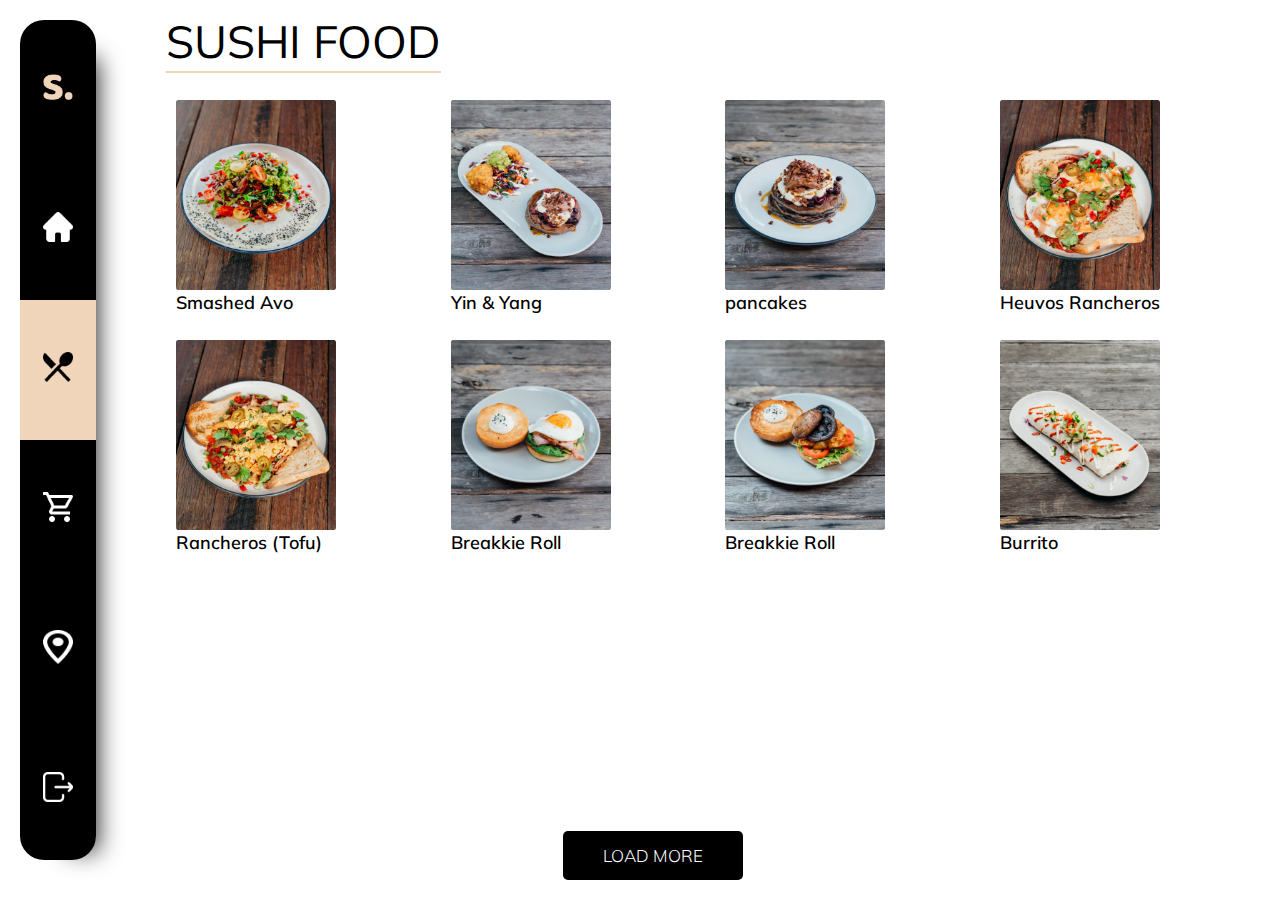
==== indexmenu.html @ 7b8c61db "Add files via upload" ====
<!DOCTYPE html>
<html lang="en">
<head>
    <meta charset="UTF-8">
    <meta http-equiv="X-UA-Compatible" content="IE=edge">
    <meta name="viewport" content="width=device-width, initial-scale=1.0">
    <link rel="stylesheet" href="style-menu.css">
    <title>Document</title>
    <link rel="shortcut icon" href="icons/favicon-menu.ico" type="image/x-icon">
    <link rel="preconnect" href="https://fonts.googleapis.com">
    <link rel="preconnect" href="https://fonts.gstatic.com" crossorigin>
    <link href="https://fonts.googleapis.com/css2?family=Mulish&display=swap" rel="stylesheet"> 
    <!-- font-family: 'Mulish', sans-serif; -->
</head>
<body>
        <div class="container">
            <div class="bar">
                <a href="idex.html"><button class="button-edge-top"><img  class="bar-image" src="icons/S..png" alt=""></button></a>
                <a href="">              <button>                        <img  class="bar-image" src="icons/Vector.png" alt=""></button></a>
                <a href="indexmenu.html"><button class="bar-select">    <img  class="bar-image" src="icons/black_restaurant_menu_24px.png" alt=""></button></a>
                <a href="idexCart.html"><button>                        <img  class="bar-image" src="icons/shopping_cart_24px.png" alt=""></button></a>
                <a href="">             <button>                        <img  class="bar-image" src="icons/place_24px.png" alt=""></button></a>
                <a href="">             <button class="button-edge-bottom"><img  class="bar-image" src="icons/Vector(1).png" alt=""></button></a>
                <!-- <div class=" bar-items"><img class="icon2" src="icons/S..png" alt="icon"></div>
                <div class=" bar-items"><img class="icon2" src="" alt="icon"></div>
                <div class=" bar-items"><img class="icon2" src="" alt="icon"></div>
                <div class=" bar-items"><img class="icon2" src="icon-stand.png" alt="icon"></div>
                <div class=" bar-items"><img class="icon2" src="icon-stand.png" alt="icon"></div>
                <div class=" bar-items"><img class="icon2" src="" alt="icon"></div> -->
                

            </div>
            <div class="main">
                <h2>SUSHI FOOD</h2>
                <div class="card">
                    <div class="card-items">
                        <img class="card-details" src="image/Rectangle 9.png" alt="food">
                        <span>Smashed Avo</span>
                    </div>
                    <div class="card-items">
                        <img  class="card-details" src="image/Rectangle 10.png" alt="food">
                        <span>Yin & Yang</span>
                    </div>
                    <div class="card-items">
                        <img  class="card-details" src="image/Rectangle 11.png" alt="food">
                        <span>pancakes</span>
                    </div>
                    <div class="card-items">
                        <img  class="card-details" src="image/Rectangle 12.png" alt="food">
                        <span>Heuvos Rancheros</span>
                    </div>
                    <div class="card-items">
                        <img  class="card-details" src="image/Rectangle 13.png" alt="food">
                        <span>Rancheros (Tofu)</span>
                    </div>
                    <div class="card-items">
                        <img  class="card-details" src="image/Rectangle 14.png" alt="food">
                        <span>Breakkie Roll</span>
                    </div>
                    <div class="card-items">
                        <img  class="card-details" src="image/Rectangle 15.png" alt="food">
                        <span>Breakkie Roll</span>
                    </div>
                    <div class="card-items">
                        <img  class="card-details" src="image/Rectangle 16.png" alt="food">
                        <span>Burrito</span>
                    </div>
                    
                </div>
                <div><button onclick="end()" class="load-more">LOAD MORE</button></div>
                
            </div>
        </div>
        <script>
            function end() {
                alert(`End of list`)
            }
        </script>
</body>
</html>
---- style-menu.css ----
/* <style>
@import url('https://fonts.googleapis.com/css2?family=Mulish:wght@200;400&display=swap');
</style> */
/* font-family: 'Mulish', sans-serif; */
body{
    margin: 0;
    padding: 0;
    box-sizing: 0;
    
}
.container{
    display: grid;
    grid-template-columns: 1fr 10fr;
    height: 100vh;
    width: 100vw; }
    
.bar{
    
    display: grid;
    grid-template-rows: 1fr 1fr 1fr 1fr 1fr 1fr;
    margin: 20px;
    margin-bottom: 40px;
    border-radius: 24px;
    /* background-color: black; */
    box-shadow: 25px 15px 23px -23px rgb(43, 43, 43);
    position: relative;
}
a :hover{
    filter: invert(100%);
}
img:hover{
    filter: none;
}
button{
    padding: 0;
    width: 100%;
    height:100%;
    background: rgb(0, 0, 0) ;
    border: none;
    color: rgb(255, 255, 255);
    
    font-family: 'Mulish';
    font-style: normal;
    font-weight: 300;
    font-size: 17px;
    line-height: 25px;
    
}
.button-edge-top{
    
    border-radius: 24px 24px 0 0;
}
.button-edge-bottom{
    border-radius: 0 0 24px 24px;
}
.bar-select{
    background-color: #F1D5BB;
}
.bar-image{
    width: 40%;
}
.main{
    padding: 0 30px 0 40px;
}
h2{
    font-family: 'Mulish';
    font-style: normal;
    font-weight: 400;
    font-size: 45px;
    line-height: 63px;
    margin: 10px;
    
    position: absolute;
    top: 0px;
}
h2::before{
    content: "";
    position: absolute;
    height: 2px;
    bottom: 0;                          
    width: 100%;
    background-color: #F1D5BB;
}
.card{
    display: flex;
    flex-wrap: wrap;
    position: absolute;
    justify-content: space-between;
    margin: 0 60px 0 0px;
    top: 100px;
    height: 480px;
    
    
}
.card-items{
    padding: 0px 0 0 20px;
    margin: 0 60px 0 0;
    height: 230px;
    display: block;
    /* align-self: centre; */
}
.card-details{
    
    width: 160px; 
    height: 190px;
    display: block;
     
    border-radius: 2px 
} 
span{
    
    font-family: 'Mulish';
    font-style: normal;
    font-weight: 600;
    font-size: 18px;
    line-height: 25px;
    text-align: center;
}
/* p{
    
    font-family: 'Mulish';
    font-style: normal;
    font-weight: 600;
    font-size: 20px;
    line-height: 25px;

    
} */
.load-more{
    bottom: 20px;
    left: 44%;


    position: absolute;
    width: 180px;
    height: 49px;

    background: #000000;
    border-radius: 5px;
    
}
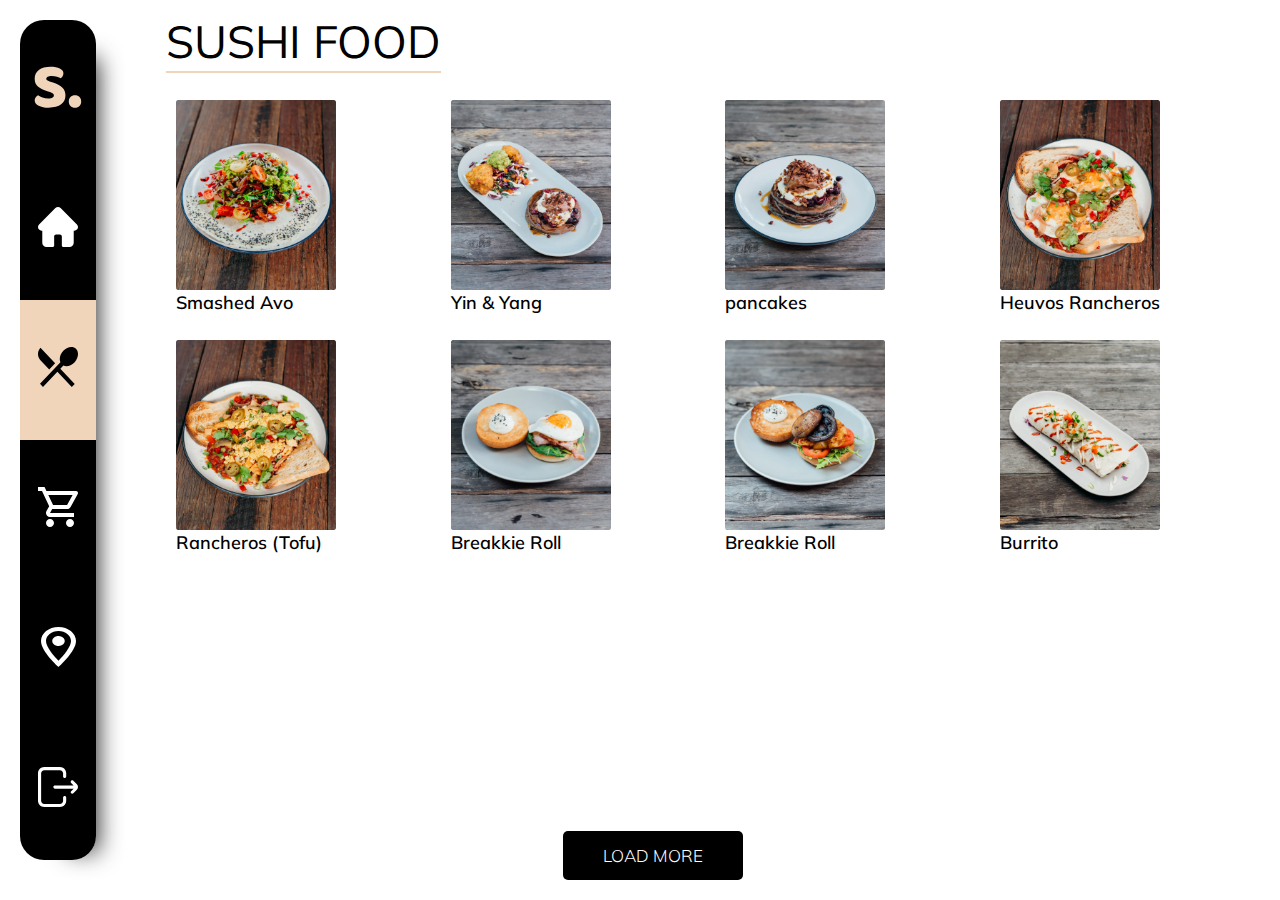
==== commit 134ab886: "update" ====
--- a/indexmenu.html
+++ b/indexmenu.html
@@ -15,12 +15,24 @@
 <body>
         <div class="container">
             <div class="bar">
-                <a href="idex.html"><button class="button-edge-top"><img  class="bar-image" src="icons/S..png" alt=""></button></a>
-                <a href="">              <button>                        <img  class="bar-image" src="icons/Vector.png" alt=""></button></a>
-                <a href="indexmenu.html"><button class="bar-select">    <img  class="bar-image" src="icons/black_restaurant_menu_24px.png" alt=""></button></a>
-                <a href="idexCart.html"><button>                        <img  class="bar-image" src="icons/shopping_cart_24px.png" alt=""></button></a>
-                <a href="">             <button>                        <img  class="bar-image" src="icons/place_24px.png" alt=""></button></a>
-                <a href="">             <button class="button-edge-bottom"><img  class="bar-image" src="icons/Vector(1).png" alt=""></button></a>
+                <a href="index.html"><button class="button-edge-top"><svg width="48" height="42" viewBox="0 0 48 42" fill="none" xmlns="http://www.w3.org/2000/svg">
+                    <path d="M13.2887 25.2236C11.4114 24.5836 9.70473 23.9436 8.16873 23.3036C6.63273 22.6209 5.31006 21.8102 4.20073 20.8716C3.09139 19.9329 2.21673 18.8236 1.57673 17.5436C0.979394 16.2209 0.680728 14.6209 0.680728 12.7436C0.680728 9.11688 2.06739 6.21555 4.84073 4.03955C7.65673 1.86355 11.5821 0.775551 16.6167 0.775551C18.4514 0.775551 20.1581 0.90355 21.7367 1.15955C23.3154 1.41555 24.6594 1.82088 25.7687 2.37555C26.9207 2.88755 27.8167 3.57022 28.4567 4.42355C29.0967 5.23422 29.4167 6.19422 29.4167 7.30355C29.4167 8.41288 29.1607 9.37288 28.6487 10.1836C28.1367 10.9516 27.5181 11.6129 26.7927 12.1676C25.8541 11.5702 24.5954 11.0582 23.0167 10.6316C21.4381 10.1622 19.7101 9.92755 17.8327 9.92755C15.9127 9.92755 14.5047 10.2049 13.6087 10.7596C12.7127 11.2716 12.2647 11.9329 12.2647 12.7436C12.2647 13.3836 12.5421 13.9169 13.0967 14.3436C13.6514 14.7276 14.4834 15.0902 15.5927 15.4316L18.9847 16.5196C22.9954 17.7996 26.0674 19.4422 28.2007 21.4476C30.3767 23.4102 31.4647 26.0982 31.4647 29.5116C31.4647 33.1382 30.0354 36.0822 27.1767 38.3436C24.3181 40.5622 20.1154 41.6716 14.5687 41.6716C12.6061 41.6716 10.7714 41.5009 9.06473 41.1596C7.40073 40.8609 5.92873 40.4129 4.64873 39.8156C3.41139 39.1756 2.43006 38.4076 1.70473 37.5116C1.02206 36.5729 0.680728 35.5062 0.680728 34.3116C0.680728 33.0742 1.04339 32.0289 1.76873 31.1756C2.49406 30.2796 3.28339 29.5969 4.13673 29.1276C5.33139 30.0662 6.78206 30.8769 8.48873 31.5596C10.2381 32.2422 12.1367 32.5836 14.1847 32.5836C16.2754 32.5836 17.7474 32.2636 18.6007 31.6236C19.4541 30.9836 19.8807 30.2369 19.8807 29.3836C19.8807 28.5302 19.5394 27.8902 18.8567 27.4636C18.1741 26.9942 17.2141 26.5462 15.9767 26.1196L13.2887 25.2236ZM34.7787 35.4636C34.7787 33.6716 35.3334 32.1782 36.4427 30.9836C37.5521 29.7889 39.0667 29.1916 40.9867 29.1916C42.9067 29.1916 44.4214 29.7889 45.5307 30.9836C46.6401 32.1782 47.1947 33.6716 47.1947 35.4636C47.1947 37.2556 46.6401 38.7489 45.5307 39.9436C44.4214 41.1382 42.9067 41.7356 40.9867 41.7356C39.0667 41.7356 37.5521 41.1382 36.4427 39.9436C35.3334 38.7489 34.7787 37.2556 34.7787 35.4636Z" fill="#F1D5BB"/>
+                    </svg></button></a>
+                <a href="">              <button><svg width="40" height="40" viewBox="0 0 40 40" fill="none" xmlns="http://www.w3.org/2000/svg">
+                    <path d="M38.9255 17.3981L38.9228 17.3953L22.6043 1.0791C21.9087 0.383301 20.9839 0 20.0002 0C19.0166 0 18.0918 0.382996 17.3959 1.0788L1.08597 17.3868C1.08047 17.3923 1.07498 17.3981 1.06949 17.4036C-0.358882 18.84 -0.356441 21.1707 1.07651 22.6035C1.73117 23.2584 2.59583 23.6377 3.5203 23.6774C3.55784 23.681 3.59568 23.6829 3.63383 23.6829H4.28423V35.6906C4.28423 38.0667 6.21772 40 8.59467 40H14.979C15.626 40 16.151 39.4754 16.151 38.8281V29.4141C16.151 28.3298 17.033 27.4478 18.1174 27.4478H21.8831C22.9675 27.4478 23.8495 28.3298 23.8495 29.4141V38.8281C23.8495 39.4754 24.3742 40 25.0215 40H31.4058C33.7828 40 35.7163 38.0667 35.7163 35.6906V23.6829H36.3194C37.3027 23.6829 38.2275 23.2999 38.9237 22.6041C40.3582 21.1688 40.3588 18.8342 38.9255 17.3981Z" fill="white"/>
+                    </svg></button></a>
+                <a href="indexmenu.html"><button class="bar-select"><svg width="40" height="40" viewBox="0 0 40 40" fill="none" xmlns="http://www.w3.org/2000/svg">
+                    <path fill-rule="evenodd" clip-rule="evenodd" d="M36.4208 15.458C33.0946 18.9609 28.5969 20.0624 25.3962 18.4982L22.321 21.7367L36.7136 36.8937L33.764 40L19.3714 24.843L4.95784 39.978L2.00819 36.8717L22.4256 15.3699C20.9403 11.9993 21.9863 7.2627 25.3125 3.75985C29.329 -0.447975 35.061 -1.24107 38.1152 1.97538C41.1904 5.21386 40.4164 11.2502 36.4208 15.458ZM17.1331 16.2511L11.2128 22.4858L2.44758 13.277C-0.81586 9.81823 -0.81586 4.24452 2.44758 0.807764L17.1331 16.2511Z" fill="black"/>
+                    </svg></button></a>
+                <a href="indexCart.html"><button><svg width="40" height="40" viewBox="0 0 40 40" fill="none" xmlns="http://www.w3.org/2000/svg">
+                    <path fill-rule="evenodd" clip-rule="evenodd" d="M32.5879 19.94C31.9081 21.18 30.5886 22 29.0892 22H14.1947L11.9955 26H35.9866V30H11.9955C8.95667 30 7.03739 26.74 8.49684 24.06L11.1958 19.18L3.99852 4H0V0H6.53757L8.41687 4H38.0059C39.5253 4 40.485 5.64 39.7452 6.96L32.5879 19.94ZM34.6071 8H10.3161L15.0543 18H29.0891L34.6071 8ZM11.9956 32C9.79644 32 8.0171 33.8 8.0171 36C8.0171 38.2 9.79644 40 11.9956 40C14.1948 40 15.9941 38.2 15.9941 36C15.9941 33.8 14.1948 32 11.9956 32ZM28.0096 36C28.0096 33.8 29.7889 32 31.9881 32C34.1873 32 35.9866 33.8 35.9866 36C35.9866 38.2 34.1873 40 31.9881 40C29.7889 40 28.0096 38.2 28.0096 36Z" fill="white"/>
+                    </svg></button></a>
+                <a href="">             <button><svg width="35" height="40" viewBox="0 0 35 40" fill="none" xmlns="http://www.w3.org/2000/svg">
+                    <path fill-rule="evenodd" clip-rule="evenodd" d="M17.5 0C7.825 0 0 6.26 0 14C0 24.5 17.5 40 17.5 40C17.5 40 35 24.5 35 14C35 6.26 27.175 0 17.5 0ZM4.99989 14C4.99989 8.48 10.5999 4 17.4999 4C24.3999 4 29.9999 8.48 29.9999 14C29.9999 19.76 22.7999 28.38 17.4999 33.76C12.2999 28.42 4.99989 19.7 4.99989 14ZM11.2501 14C11.2501 11.2386 14.0483 9 17.5001 9C19.733 9 21.7963 9.95299 22.9127 11.5C24.0292 13.047 24.0292 14.953 22.9127 16.5C21.7963 18.047 19.733 19 17.5001 19C14.0483 19 11.2501 16.7614 11.2501 14Z" fill="white"/>
+                    </svg></button></a>
+                <a href="">             <button class="button-edge-bottom"><svg width="40" height="40" viewBox="0 0 40 40" fill="none" xmlns="http://www.w3.org/2000/svg">
+                    <path d="M28.2044 30.625V33.75C28.2044 37.1964 25.4006 40 21.9541 40H6.25027C2.80377 40 0 37.1964 0 33.75V6.25C0 2.80365 2.80377 0 6.25027 0H21.9541C25.4006 0 28.2044 2.80365 28.2044 6.25V9.375C28.2044 10.238 27.5049 10.9375 26.6418 10.9375C25.7787 10.9375 25.0792 10.238 25.0792 9.375V6.25C25.0792 4.52698 23.6772 3.125 21.9541 3.125H6.25027C4.52718 3.125 3.12514 4.52698 3.12514 6.25V33.75C3.12514 35.473 4.52718 36.875 6.25027 36.875H21.9541C23.6772 36.875 25.0792 35.473 25.0792 33.75V30.625C25.0792 29.762 25.7787 29.0625 26.6418 29.0625C27.5049 29.0625 28.2044 29.762 28.2044 30.625ZM38.8576 17.316L35.3586 13.8171C34.7482 13.2068 33.7588 13.2068 33.1487 13.8171C32.5384 14.4272 32.5384 15.4166 33.1487 16.0266L35.6376 18.5156H16.8757C16.0127 18.5156 15.3132 19.2151 15.3132 20.0781C15.3132 20.9412 16.0127 21.6406 16.8757 21.6406H35.6376L33.1487 24.1296C32.5384 24.7397 32.5384 25.7291 33.1487 26.3391C33.4539 26.6443 33.8537 26.7969 34.2535 26.7969C34.6536 26.7969 35.0534 26.6443 35.3586 26.3391L38.8576 22.8403C40.3808 21.3171 40.3808 18.8391 38.8576 17.316Z" fill="white"/>
+                    </svg></button></a>
                 <!-- <div class=" bar-items"><img class="icon2" src="icons/S..png" alt="icon"></div>
                 <div class=" bar-items"><img class="icon2" src="" alt="icon"></div>
                 <div class=" bar-items"><img class="icon2" src="" alt="icon"></div>
--- a/style-menu.css
+++ b/style-menu.css
@@ -25,11 +25,21 @@
     box-shadow: 25px 15px 23px -23px rgb(43, 43, 43);
     position: relative;
 }
-a :hover{
+/* a :hover{
     filter: invert(100%);
 }
 img:hover{
     filter: none;
+} */
+
+
+
+/* kkkkkkk */
+button:hover{
+    background-color: #F1D5BB;
+}
+button:hover svg path{
+    fill: rgb(0, 0, 0);
 }
 button{
     padding: 0;
